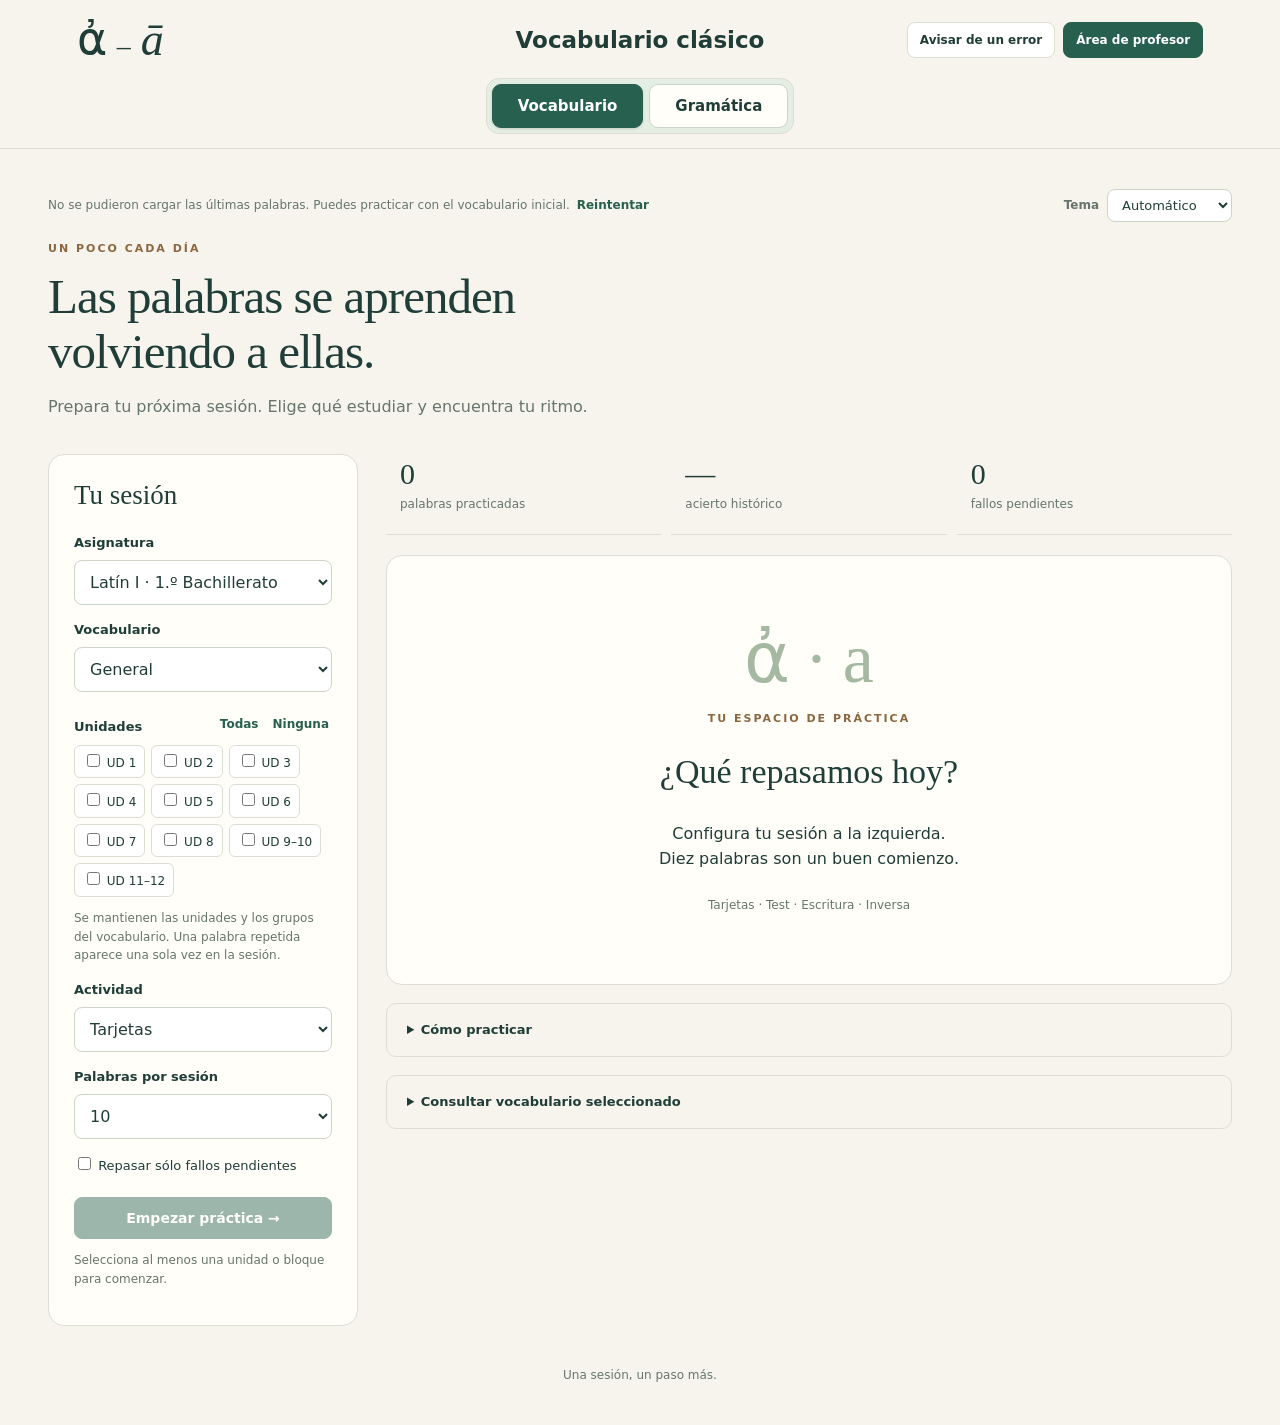
==== index.html @ 102bc50c "Aclarar selección explícita y cargar el filtro de vocabulario sin caché antigua" ====
<!doctype html><html lang="es"><meta charset="utf-8"><meta name="viewport" content="width=device-width,initial-scale=1"><meta name="description" content="Practica el vocabulario original de Latín y Griego por unidades, con tarjetas, test y traducción."><link rel="icon" href="icons/favicon.ico?v=1" sizes="any"><link rel="icon" href="icons/favicon.svg?v=1" type="image/svg+xml"><link rel="apple-touch-icon" href="icons/apple-touch-icon.png"><meta name="theme-color" content="#203d37"><title>Vocabulario clásico · Tu espacio de práctica</title><script src="theme.js?v=1"></script><link rel="stylesheet" href="style.css?v=20261109-tabs1"><script src="data.js" defer></script><script src="scope.js?v=20261112" defer></script><script src="choice.js?v=20261110" defer></script><script src="app.js?v=20261112" defer></script><script src="config.js" defer></script><script src="teacher.js" defer></script><body><header><a href="./" class="brand" aria-label="Inicio"><span class="brand-mark" lang="grc" aria-hidden="true">ἀ</span><span class="brand-dash" aria-hidden="true">–</span><span class="brand-latin" lang="la" aria-hidden="true">ā</span></a><a href="./" class="header-title">Vocabulario clásico</a><div class="header-actions"><button id="open-report" type="button">Avisar de un error</button><button id="open-teacher" class="primary" type="button">Área de profesor</button></div><nav class="topnav" aria-label="Secciones de estudio"><a class="study-tab" href="./" aria-current="page">Vocabulario</a><a class="study-tab" href="gramatica.html">Gramática</a></nav></header><main><div class="page-toolbar"><p id="cloud-status" class="small" role="status">Cargando las últimas palabras…</p><div class="theme-picker"><label for="theme-select">Tema</label><select id="theme-select"><option value="system">Automático</option><option value="light">Claro</option><option value="dark">Oscuro</option></select></div></div><section class="intro"><p class="eyebrow">UN POCO CADA DÍA</p><h1>Las palabras se aprenden<br>volviendo a ellas.</h1><p>Prepara tu próxima sesión. Elige qué estudiar y encuentra tu ritmo.</p></section><div class="layout"><aside class="panel"><h2>Tu sesión</h2><label for="subject">Asignatura</label><select id="subject"><option value="lat1">Latín I · 1.º Bachillerato</option><option value="lat2">Latín II · 2.º Bachillerato</option><option value="lat4">Latín · 4.º ESO</option><option value="gr1">Griego I · Bachillerato</option></select><label for="corpus">Vocabulario</label><select id="corpus"><option value="general">General</option><option value="examen">Sólo de examen</option></select><div class="unithead"><label id="unit-label">Unidades</label><button id="all" class="text">Todas</button><button id="none" class="text">Ninguna</button></div><div id="units" class="units"></div><p id="scope" class="small"></p><label for="activity">Actividad</label><select id="activity"><option value="cards">Tarjetas</option><option value="choice">Opción múltiple</option><option value="write">Escritura de traducción</option><option value="inverse">Inversa · español → lengua clásica</option><option value="random">Examen aleatorio</option></select><label for="length">Palabras por sesión</label><select id="length"><option>10</option><option>20</option><option>50</option><option value="all">Todas las seleccionadas</option></select><label class="check"><input id="errors" type="checkbox"> Repasar sólo fallos pendientes</label><button id="start" class="primary">Empezar práctica →</button><p id="available" class="small" aria-live="polite"></p></aside><section><div class="stats"><div><b id="learned">0</b><span>palabras practicadas</span></div><div><b id="accuracy">—</b><span>acierto histórico</span></div><div><b id="pending">0</b><span>fallos pendientes</span></div></div><article id="practice" class="practice" aria-live="polite"></article><details class="help"><summary>Cómo practicar</summary><p>1. Selecciona asignatura, general o examen y marca explícitamente una o varias unidades (al entrar no hay ninguna marcada). 2. Elige actividad y pulsa Empezar. 3. Tras corregir, pulsa Siguiente. Los fallos se guardan para repasarlos después. El botón Todas incluye también los bloques sin unidad acreditada, si los hay.</p><p>Las tarjetas se autoevalúan. Escritura acepta cualquiera de los sinónimos incluidos en el vocabulario, mayúsculas, tildes y variantes de género como bueno/buena. No se exige escribir todas las acepciones. En inversa basta el lema; en griego se ignoran acentos y espíritus. No se aceptan aproximaciones por semejanza que puedan confundir palabras distintas.</p><p>Progreso y fallos se guardan en este navegador y dispositivo. No se sincronizan entre dispositivos. Una respuesta correcta elimina ese fallo pendiente. Al cambiar de asignatura se desmarcan las unidades; al pasar entre General y Examen sólo se conservan las que coincidan. Cambiar la selección o el repaso de fallos cancela la sesión en curso para impedir que sigan apareciendo palabras del filtro anterior.</p><p>Las palabras repetidas se presentan una sola vez y conservan sus unidades y acepciones. Las entradas sin traducción no se incluyen en los ejercicios.</p><p>En Griego general, 148 entradas tienen correspondencia con las unidades de examen y 184 quedan sin unidad acreditada. Los grupos de unidades se mantienen unidos; no se asignan unidades por traducción o parecido ortográfico.</p><button id="export" class="secondary">Exportar progreso</button> <label class="import">Importar progreso <input type="file" id="import" accept="application/json"></label><p id="storage" role="status"></p></details><details class="help"><summary>Consultar vocabulario seleccionado</summary><label for="search">Buscar forma o traducción</label><input id="search" placeholder="Escribe una palabra…"><div id="dictionary"></div></details></section></div><footer>Una sesión, un paso más.</footer></main><dialog id="report-dialog" aria-labelledby="report-title"></dialog><dialog id="teacher-dialog" aria-labelledby="teacher-title"></dialog></body></html>
---- style.css ----
:root{color-scheme:light;--ink:#203d37;--green:#28604f;--paper:#f6f4ed;--line:#dcded4;--muted:#66756d;--surface:#fffef9;--control:#fff;--control-line:#cdd4c9;--primary-text:#fff;--accent:#8b6740;--selected:#e5eee3;--selected-line:#86a68b;--success:#edf2e7;--error:#f8eae1;--error-ink:#8a3022;--track:#e7eadf;--bar:#7d9b69;--badge:#dfeade;--symbol:#a5b8a1}*{box-sizing:border-box}body{margin:0;background:var(--paper);color:var(--ink);font:16px/1.55 system-ui,sans-serif}header{height:84px;border-bottom:1px solid var(--line);display:flex;align-items:center;justify-content:space-between;padding:0 6%}.brand{font:38px Georgia;color:var(--ink);text-decoration:none;display:flex;gap:15px;align-items:center}.brand span{font:600 19px system-ui}.tag,.eyebrow{font-size:11px;letter-spacing:2px;font-weight:700}main{max-width:1240px;margin:auto;padding:40px 28px}.intro{margin:0 0 34px}.eyebrow{color:var(--accent)}h1{font:normal clamp(32px,4vw,49px)/1.13 Georgia;margin:12px 0 16px;letter-spacing:-1px}.intro p:last-child{color:var(--muted)}h2{font:normal 27px Georgia;margin:0 0 22px}.layout{display:grid;grid-template-columns:310px 1fr;gap:28px}.panel{background:var(--surface);border:1px solid var(--line);border-radius:16px;padding:25px}label{display:block;font-size:13px;font-weight:650;margin:15px 0 7px}select,input:not([type=checkbox]):not([type=file]){width:100%;font:inherit;border:1px solid var(--control-line);border-radius:8px;padding:11px;background:var(--control);color:var(--ink)}button{cursor:pointer;font:600 14px system-ui;border-radius:8px;padding:12px 18px;border:1px solid var(--line);background:var(--control);color:var(--ink)}button:hover{filter:brightness(.96)}button:focus-visible,a:focus-visible,input:focus-visible,select:focus-visible,summary:focus-visible{outline:3px solid #bb8e4b;outline-offset:3px}button:disabled{opacity:.45;cursor:default}.primary{background:var(--green);color:var(--primary-text);border-color:var(--green)}#start{width:100%;margin-top:14px}.text{background:none;border:0;padding:3px;font-size:12px;color:var(--green)}.unithead{display:flex;align-items:center;gap:8px;margin-top:10px}.unithead label{margin-right:auto}.units{display:flex;flex-wrap:wrap;gap:6px}.units label{font-weight:400;margin:0;border:1px solid var(--line);border-radius:6px;padding:5px 8px;background:var(--control);font-size:12px}.units label:has(input:checked){background:var(--selected);border-color:var(--selected-line)}input[type=checkbox]{accent-color:var(--green)}.small{font-size:12px;color:var(--muted)}.check{font-weight:400}.stats{display:grid;grid-template-columns:repeat(3,1fr);gap:10px;margin-bottom:20px}.stats div{border-bottom:1px solid var(--line);padding:3px 14px 18px}.stats b{display:block;font:30px Georgia}.stats span{font-size:12px;color:var(--muted)}.practice{min-height:430px;background:var(--surface);border:1px solid var(--line);border-radius:16px;padding:32px;text-align:center;display:flex;flex-direction:column;justify-content:center}.empty-symbol{font:70px Georgia;color:var(--symbol)}.practice h2{font-size:34px;margin:15px 0}.practice .word{font:normal clamp(26px,3vw,39px)/1.5 Georgia;overflow-wrap:anywhere;margin:28px 0}.practice .small{margin:8px 0}.progress{height:5px;background:var(--track);border-radius:5px;overflow:hidden;margin-bottom:20px}.progress div{height:100%;background:var(--bar)}.topline{display:flex;justify-content:space-between;font-size:12px;color:var(--muted)}.actions{display:flex;gap:10px;justify-content:center;flex-wrap:wrap;margin-top:20px}.choices{display:grid;grid-template-columns:1fr 1fr;gap:10px}.choices button{text-align:left;font-weight:400;min-height:58px}.feedback{padding:16px;border-radius:8px;background:var(--success);text-align:left;margin-top:18px}.feedback.bad{background:var(--error)}.original{font:18px/1.6 Georgia}.help{margin-top:18px;border:1px solid var(--line);border-radius:10px;padding:16px 20px;font-size:13px}.help p{color:var(--muted)}summary{cursor:pointer;font-weight:600}.dictrow{border-bottom:1px solid var(--line);padding:12px 0}.dictrow small{display:block;color:var(--muted)}#dictionary{max-height:450px;overflow:auto}footer{font-size:12px;color:var(--muted);margin-top:40px;text-align:center}.import{display:inline-block;border:1px solid var(--line);padding:10px;border-radius:8px;cursor:pointer}.import input{max-width:180px}table{width:100%;text-align:left;border-collapse:collapse;font-size:12px}td,th{padding:7px;border-bottom:1px solid var(--line)}@media(max-width:760px){.layout{grid-template-columns:1fr}main{padding:25px 16px}.intro br{display:none}.practice{padding:22px}.stats div{padding:8px}.tag{display:none}.choices{grid-template-columns:1fr}.panel{padding:20px}header{height:68px}}
.topnav{display:flex;gap:10px}.topnav button{font-size:12px;padding:10px 12px}dialog{border:1px solid var(--line);border-radius:16px;background:var(--paper);color:var(--ink);width:min(900px,94vw);max-height:90vh;padding:25px}dialog::backdrop{background:#142c2666}dialog h2{margin:0}dialog h3{font:24px Georgia;margin:26px 0 12px}.dialoghead{display:flex;justify-content:space-between;gap:15px;align-items:center}.formgrid{display:grid;grid-template-columns:1fr 1fr;gap:16px}.wide{grid-column:1/-1}textarea{width:100%;resize:vertical;min-height:90px;font:inherit;color:var(--ink);border:1px solid var(--control-line);padding:10px;border-radius:8px}.notice{font-size:13px;color:var(--muted)}.form-status{min-height:24px;font-size:14px;white-space:pre-wrap}.form-status.error{color:var(--error-ink)}.form-status.success{color:var(--green)}.cardrow{padding:16px;background:var(--surface);border:1px solid var(--line);border-radius:10px;margin:12px 0}.cardrow p{margin:8px 0;white-space:pre-wrap;overflow-wrap:anywhere}.cardrow .meta{color:var(--muted);font-size:12px}.toolbar{display:flex;gap:10px;align-items:center;flex-wrap:wrap}.toolbar select{width:auto}.teacher-section{border-top:1px solid var(--line);margin-top:25px}.private-badge{background:var(--badge);padding:4px 9px;border-radius:6px;font-size:12px}#teacher-content[hidden],#teacher-login[hidden]{display:none}.honeypot{position:absolute;left:-9999px}.list-scroll{max-height:420px;overflow:auto}.codebox{font-family:monospace;overflow-wrap:anywhere}@media(max-width:760px){.topnav{gap:5px}.topnav button{padding:8px;font-size:11px}.brand span{font-size:14px}.brand{gap:7px;font-size:28px}.formgrid{grid-template-columns:1fr}.wide{grid-column:auto}dialog{padding:18px}header{padding:0 14px}}

/* Latin forms only; translations and Greek keep their normal style. */
.latin-term{font-style:italic}i.latin-term{font-family:Georgia,serif}

/* The title stays at the page center, independent of the side controls. */
header{display:grid;grid-template-columns:minmax(0,1fr) auto minmax(0,1fr);gap:20px;align-items:center}
.brand{justify-self:start;align-items:baseline;gap:10px;line-height:1;white-space:nowrap}
.brand .brand-mark,.brand .brand-latin{display:block;font:normal 46px/1.1 Georgia,"Times New Roman",serif}
.brand .brand-latin{font-style:italic}
.brand .brand-dash{font:normal 28px/1 Georgia,serif}
.header-title{justify-self:center;font:600 23px/1.2 system-ui,sans-serif;color:var(--ink);text-decoration:none;white-space:nowrap}
.topnav{justify-self:end}
@media(max-width:900px){
 header{height:auto;min-height:84px;grid-template-columns:minmax(0,1fr) auto;gap:8px 12px;padding:12px 14px}
 .header-title{grid-column:1/-1;grid-row:1;font-size:21px}
 .brand{grid-column:1;grid-row:2;gap:7px}
 .brand .brand-mark,.brand .brand-latin{font-size:36px}
 .brand .brand-dash{font-size:24px}
 .topnav{grid-column:2;grid-row:2}
}
@media(max-width:480px){.header-title{font-size:20px}.brand .brand-mark,.brand .brand-latin{font-size:32px}}

:root[data-theme="dark"]{color-scheme:dark;--ink:#e8eee5;--green:#9fc7ab;--paper:#101b18;--line:#365046;--muted:#b1bdb3;--surface:#182823;--control:#20352d;--control-line:#4c6758;--primary-text:#112319;--accent:#d6b178;--selected:#294936;--selected-line:#6e9b7b;--success:#213b2b;--error:#492c28;--error-ink:#f1b4a3;--track:#2e4438;--bar:#8dac79;--badge:#294332;--symbol:#7d9b85}
a{color:var(--green)}input::placeholder,textarea::placeholder{color:var(--muted);opacity:.85}
.page-toolbar{display:flex;align-items:center;justify-content:space-between;gap:16px;margin-bottom:18px;flex-wrap:wrap}
.page-toolbar #cloud-status{margin:0;flex:1;min-width:180px}
.theme-picker{display:flex;align-items:center;gap:8px}
.theme-picker label{margin:0;font-size:12px;color:var(--muted)}
.theme-picker select{width:auto;min-width:125px;padding:7px 10px;font-size:13px}
:root[data-theme="dark"] dialog::backdrop{background:#0009}
@media(max-width:480px){.page-toolbar{gap:12px}.theme-picker{margin-left:auto}}


/* Navegación principal compartida por ambas páginas. */
header{
  height:auto;min-height:0;
  display:grid;
  grid-template-columns:minmax(0,1fr) auto minmax(0,1fr);
  grid-template-rows:auto auto;
  gap:12px 18px;
  padding:15px 6% 14px;
}
header .brand{grid-column:1;grid-row:1;justify-self:start}
header .header-title{grid-column:2;grid-row:1;justify-self:center}
header .header-actions{
  grid-column:3;grid-row:1;justify-self:end;
  display:flex;align-items:center;gap:8px;
}
header .header-actions button{font-size:12px;padding:10px 12px;white-space:nowrap}
header .topnav{
  grid-column:1/-1;grid-row:2;
  justify-self:center;
  width:max-content;max-width:100%;
  display:flex;align-items:center;justify-content:center;
  gap:6px;padding:5px;
  border:1px solid var(--line);border-radius:13px;
  background:var(--selected);
}
header .topnav .study-tab{
  display:inline-flex;align-items:center;justify-content:center;
  min-height:44px;padding:10px 25px;
  border:1px solid var(--control-line);border-radius:9px;
  background:var(--surface);color:var(--ink);
  font:750 15px/1.2 system-ui,sans-serif;
  text-decoration:none;white-space:nowrap;
  transition:background-color .15s ease,border-color .15s ease;
}
header .topnav .study-tab:hover{
  border-color:var(--selected-line);background:var(--control);
}
header .topnav .study-tab[aria-current="page"]{
  background:var(--green);border-color:var(--green);
  color:var(--primary-text);box-shadow:0 1px 3px #0002;
}
header .topnav .study-tab[aria-current="page"]:hover{
  background:var(--green);color:var(--primary-text);
}
header .topnav .study-tab:focus-visible{
  outline:3px solid var(--accent);outline-offset:3px;
}
@media(max-width:950px){
  header{grid-template-columns:minmax(0,1fr) auto;grid-template-rows:auto auto auto;gap:10px 12px;padding:14px}
  header .header-title{grid-column:1/-1;grid-row:1}
  header .brand{grid-column:1;grid-row:2}
  header .header-actions{grid-column:2;grid-row:2}
  header .topnav{grid-column:1/-1;grid-row:3}
}
@media(max-width:620px){
  header{grid-template-columns:1fr;grid-template-rows:repeat(4,auto);gap:9px;padding:12px 14px}
  header .header-title{grid-column:1;grid-row:1;font-size:20px}
  header .brand{grid-column:1;grid-row:2;justify-self:center}
  header .brand .brand-mark,header .brand .brand-latin{font-size:28px}
  header .brand .brand-dash{font-size:20px}
  header .header-actions{grid-column:1;grid-row:3;justify-self:center;justify-content:center;flex-wrap:wrap}
  header .header-actions button{font-size:12px}
  header .topnav{grid-column:1;grid-row:4;width:100%;max-width:440px}
  header .topnav .study-tab{flex:1;min-width:0;padding:11px 10px;font-size:15px}
}
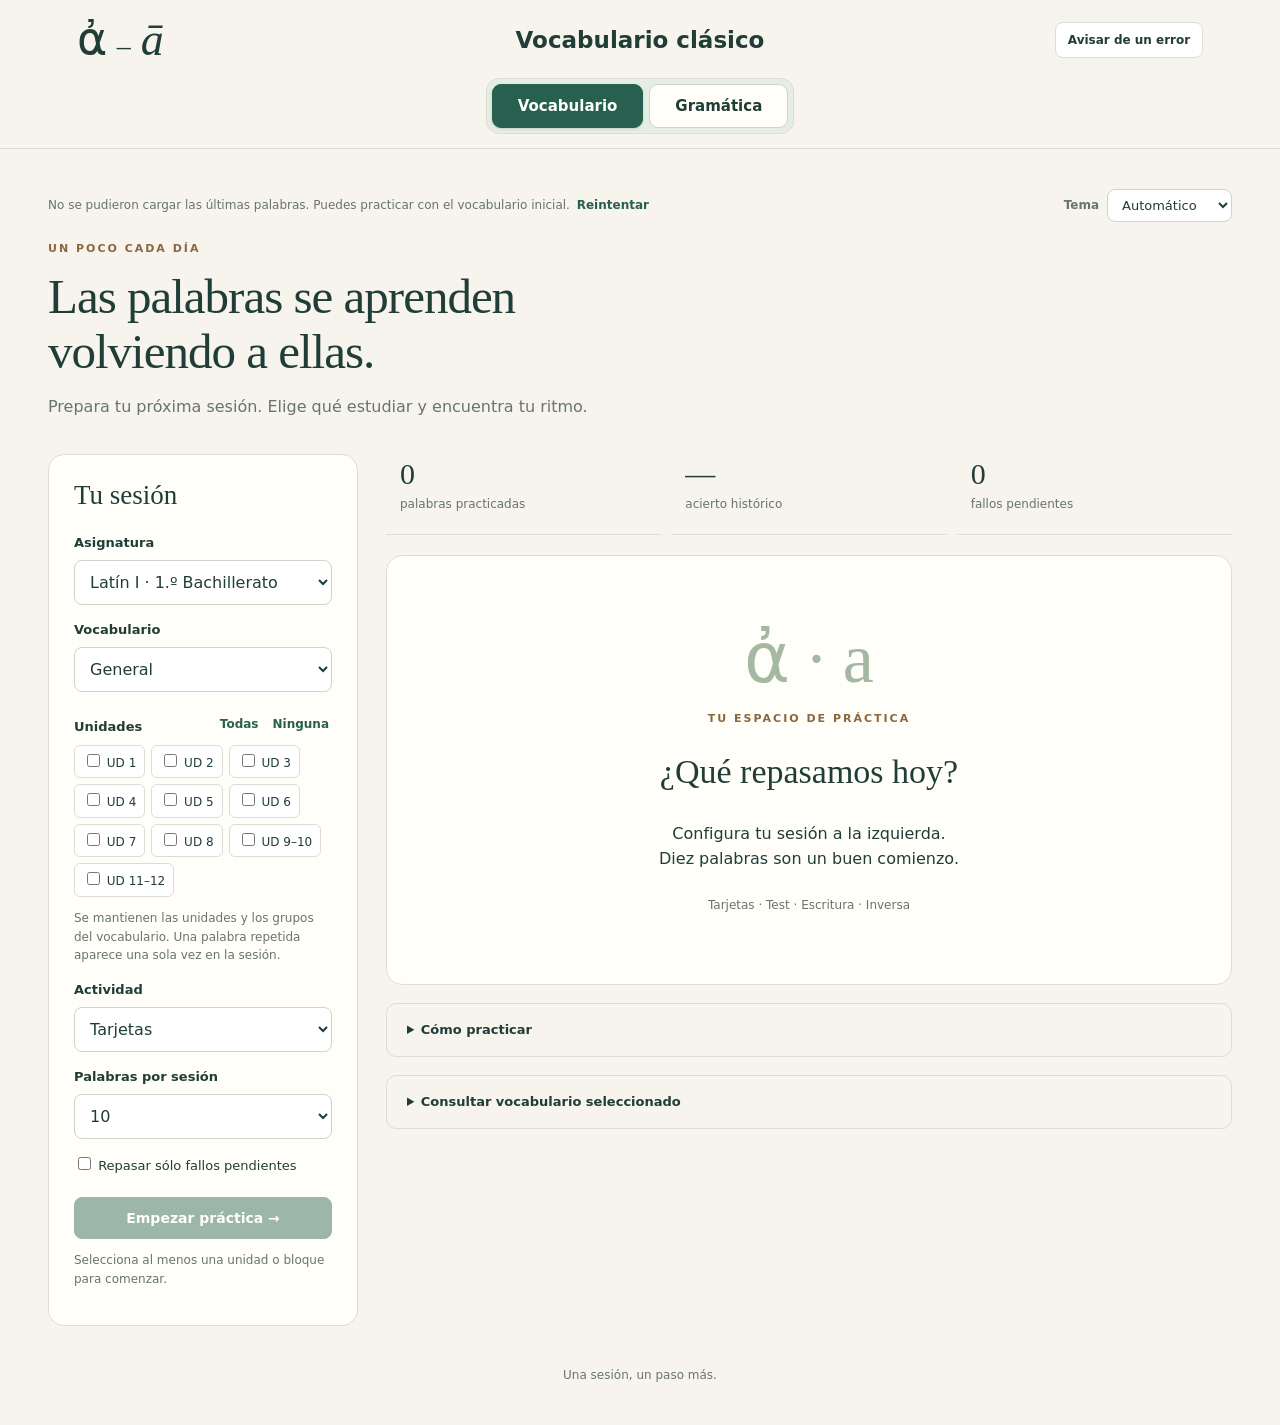
==== commit 3fc3ce5d: "Retirar acceso docente antiguo de Vocabulario y actualizar caché, conservando avisos" ====
--- a/index.html
+++ b/index.html
@@ -1 +1 @@
-<!doctype html><html lang="es"><meta charset="utf-8"><meta name="viewport" content="width=device-width,initial-scale=1"><meta name="description" content="Practica el vocabulario original de Latín y Griego por unidades, con tarjetas, test y traducción."><link rel="icon" href="icons/favicon.ico?v=1" sizes="any"><link rel="icon" href="icons/favicon.svg?v=1" type="image/svg+xml"><link rel="apple-touch-icon" href="icons/apple-touch-icon.png"><meta name="theme-color" content="#203d37"><title>Vocabulario clásico · Tu espacio de práctica</title><script src="theme.js?v=1"></script><link rel="stylesheet" href="style.css?v=20261109-tabs1"><script src="data.js" defer></script><script src="scope.js?v=20261112" defer></script><script src="choice.js?v=20261110" defer></script><script src="app.js?v=20261112" defer></script><script src="config.js" defer></script><script src="teacher.js" defer></script><body><header><a href="./" class="brand" aria-label="Inicio"><span class="brand-mark" lang="grc" aria-hidden="true">ἀ</span><span class="brand-dash" aria-hidden="true">–</span><span class="brand-latin" lang="la" aria-hidden="true">ā</span></a><a href="./" class="header-title">Vocabulario clásico</a><div class="header-actions"><button id="open-report" type="button">Avisar de un error</button><button id="open-teacher" class="primary" type="button">Área de profesor</button></div><nav class="topnav" aria-label="Secciones de estudio"><a class="study-tab" href="./" aria-current="page">Vocabulario</a><a class="study-tab" href="gramatica.html">Gramática</a></nav></header><main><div class="page-toolbar"><p id="cloud-status" class="small" role="status">Cargando las últimas palabras…</p><div class="theme-picker"><label for="theme-select">Tema</label><select id="theme-select"><option value="system">Automático</option><option value="light">Claro</option><option value="dark">Oscuro</option></select></div></div><section class="intro"><p class="eyebrow">UN POCO CADA DÍA</p><h1>Las palabras se aprenden<br>volviendo a ellas.</h1><p>Prepara tu próxima sesión. Elige qué estudiar y encuentra tu ritmo.</p></section><div class="layout"><aside class="panel"><h2>Tu sesión</h2><label for="subject">Asignatura</label><select id="subject"><option value="lat1">Latín I · 1.º Bachillerato</option><option value="lat2">Latín II · 2.º Bachillerato</option><option value="lat4">Latín · 4.º ESO</option><option value="gr1">Griego I · Bachillerato</option></select><label for="corpus">Vocabulario</label><select id="corpus"><option value="general">General</option><option value="examen">Sólo de examen</option></select><div class="unithead"><label id="unit-label">Unidades</label><button id="all" class="text">Todas</button><button id="none" class="text">Ninguna</button></div><div id="units" class="units"></div><p id="scope" class="small"></p><label for="activity">Actividad</label><select id="activity"><option value="cards">Tarjetas</option><option value="choice">Opción múltiple</option><option value="write">Escritura de traducción</option><option value="inverse">Inversa · español → lengua clásica</option><option value="random">Examen aleatorio</option></select><label for="length">Palabras por sesión</label><select id="length"><option>10</option><option>20</option><option>50</option><option value="all">Todas las seleccionadas</option></select><label class="check"><input id="errors" type="checkbox"> Repasar sólo fallos pendientes</label><button id="start" class="primary">Empezar práctica →</button><p id="available" class="small" aria-live="polite"></p></aside><section><div class="stats"><div><b id="learned">0</b><span>palabras practicadas</span></div><div><b id="accuracy">—</b><span>acierto histórico</span></div><div><b id="pending">0</b><span>fallos pendientes</span></div></div><article id="practice" class="practice" aria-live="polite"></article><details class="help"><summary>Cómo practicar</summary><p>1. Selecciona asignatura, general o examen y marca explícitamente una o varias unidades (al entrar no hay ninguna marcada). 2. Elige actividad y pulsa Empezar. 3. Tras corregir, pulsa Siguiente. Los fallos se guardan para repasarlos después. El botón Todas incluye también los bloques sin unidad acreditada, si los hay.</p><p>Las tarjetas se autoevalúan. Escritura acepta cualquiera de los sinónimos incluidos en el vocabulario, mayúsculas, tildes y variantes de género como bueno/buena. No se exige escribir todas las acepciones. En inversa basta el lema; en griego se ignoran acentos y espíritus. No se aceptan aproximaciones por semejanza que puedan confundir palabras distintas.</p><p>Progreso y fallos se guardan en este navegador y dispositivo. No se sincronizan entre dispositivos. Una respuesta correcta elimina ese fallo pendiente. Al cambiar de asignatura se desmarcan las unidades; al pasar entre General y Examen sólo se conservan las que coincidan. Cambiar la selección o el repaso de fallos cancela la sesión en curso para impedir que sigan apareciendo palabras del filtro anterior.</p><p>Las palabras repetidas se presentan una sola vez y conservan sus unidades y acepciones. Las entradas sin traducción no se incluyen en los ejercicios.</p><p>En Griego general, 148 entradas tienen correspondencia con las unidades de examen y 184 quedan sin unidad acreditada. Los grupos de unidades se mantienen unidos; no se asignan unidades por traducción o parecido ortográfico.</p><button id="export" class="secondary">Exportar progreso</button> <label class="import">Importar progreso <input type="file" id="import" accept="application/json"></label><p id="storage" role="status"></p></details><details class="help"><summary>Consultar vocabulario seleccionado</summary><label for="search">Buscar forma o traducción</label><input id="search" placeholder="Escribe una palabra…"><div id="dictionary"></div></details></section></div><footer>Una sesión, un paso más.</footer></main><dialog id="report-dialog" aria-labelledby="report-title"></dialog><dialog id="teacher-dialog" aria-labelledby="teacher-title"></dialog></body></html>
+<!doctype html><html lang="es"><meta charset="utf-8"><meta name="viewport" content="width=device-width,initial-scale=1"><meta name="description" content="Practica el vocabulario original de Latín y Griego por unidades, con tarjetas, test y traducción."><link rel="icon" href="icons/favicon.ico?v=1" sizes="any"><link rel="icon" href="icons/favicon.svg?v=1" type="image/svg+xml"><link rel="apple-touch-icon" href="icons/apple-touch-icon.png"><meta name="theme-color" content="#203d37"><title>Vocabulario clásico · Tu espacio de práctica</title><script src="theme.js?v=1"></script><link rel="stylesheet" href="style.css?v=20261109-tabs1"><script src="data.js?v=20261112-atico1" defer></script><script src="scope.js?v=20261112" defer></script><script src="choice.js?v=20261112" defer></script><script src="app.js?v=20261112" defer></script><script src="config.js" defer></script><script src="teacher.js?v=20261113-alumnos" defer></script><body><header><a href="./" class="brand" aria-label="Inicio"><span class="brand-mark" lang="grc" aria-hidden="true">ἀ</span><span class="brand-dash" aria-hidden="true">–</span><span class="brand-latin" lang="la" aria-hidden="true">ā</span></a><a href="./" class="header-title">Vocabulario clásico</a><div class="header-actions"><button id="open-report" type="button">Avisar de un error</button></div><nav class="topnav" aria-label="Secciones de estudio"><a class="study-tab" href="./" aria-current="page">Vocabulario</a><a class="study-tab" href="gramatica.html">Gramática</a></nav></header><main><div class="page-toolbar"><p id="cloud-status" class="small" role="status">Cargando las últimas palabras…</p><div class="theme-picker"><label for="theme-select">Tema</label><select id="theme-select"><option value="system">Automático</option><option value="light">Claro</option><option value="dark">Oscuro</option></select></div></div><section class="intro"><p class="eyebrow">UN POCO CADA DÍA</p><h1>Las palabras se aprenden<br>volviendo a ellas.</h1><p>Prepara tu próxima sesión. Elige qué estudiar y encuentra tu ritmo.</p></section><div class="layout"><aside class="panel"><h2>Tu sesión</h2><label for="subject">Asignatura</label><select id="subject"><option value="lat1">Latín I · 1.º Bachillerato</option><option value="lat2">Latín II · 2.º Bachillerato</option><option value="lat4">Latín · 4.º ESO</option><option value="gr1">Griego I (ático) · Bachillerato</option></select><label for="corpus">Vocabulario</label><select id="corpus"><option value="general">General</option><option value="examen">Sólo de examen</option></select><div class="unithead"><label id="unit-label">Unidades</label><button id="all" class="text">Todas</button><button id="none" class="text">Ninguna</button></div><div id="units" class="units"></div><p id="scope" class="small"></p><label for="activity">Actividad</label><select id="activity"><option value="cards">Tarjetas</option><option value="choice">Opción múltiple</option><option value="write">Escritura de traducción</option><option value="inverse">Inversa · español → lengua clásica</option><option value="random">Examen aleatorio</option></select><label for="length">Palabras por sesión</label><select id="length"><option>10</option><option>20</option><option>50</option><option value="all">Todas las seleccionadas</option></select><label class="check"><input id="errors" type="checkbox"> Repasar sólo fallos pendientes</label><button id="start" class="primary">Empezar práctica →</button><p id="available" class="small" aria-live="polite"></p></aside><section><div class="stats"><div><b id="learned">0</b><span>palabras practicadas</span></div><div><b id="accuracy">—</b><span>acierto histórico</span></div><div><b id="pending">0</b><span>fallos pendientes</span></div></div><article id="practice" class="practice" aria-live="polite"></article><details class="help"><summary>Cómo practicar</summary><p>1. Selecciona asignatura, general o examen y marca explícitamente una o varias unidades (al entrar no hay ninguna marcada). 2. Elige actividad y pulsa Empezar. 3. Tras corregir, pulsa Siguiente. Los fallos se guardan para repasarlos después. El botón Todas incluye también los bloques sin unidad acreditada, si los hay.</p><p>Las tarjetas se autoevalúan. Escritura acepta cualquiera de los sinónimos incluidos en el vocabulario, mayúsculas, tildes y variantes de género como bueno/buena. No se exige escribir todas las acepciones. En inversa basta el lema; en griego se ignoran acentos y espíritus. No se aceptan aproximaciones por semejanza que puedan confundir palabras distintas.</p><p>Progreso y fallos se guardan en este navegador y dispositivo. No se sincronizan entre dispositivos. Una respuesta correcta elimina ese fallo pendiente. Al cambiar de asignatura se desmarcan las unidades; al pasar entre General y Examen sólo se conservan las que coincidan. Cambiar la selección o el repaso de fallos cancela la sesión en curso para impedir que sigan apareciendo palabras del filtro anterior.</p><p>Las palabras repetidas se presentan una sola vez y conservan sus unidades y acepciones. Las entradas sin traducción no se incluyen en los ejercicios.</p><p>En Griego general, 148 entradas tienen correspondencia con las unidades de examen y 184 quedan sin unidad acreditada. Los grupos de unidades se mantienen unidos; no se asignan unidades por traducción o parecido ortográfico.</p><button id="export" class="secondary">Exportar progreso</button> <label class="import">Importar progreso <input type="file" id="import" accept="application/json"></label><p id="storage" role="status"></p></details><details class="help"><summary>Consultar vocabulario seleccionado</summary><label for="search">Buscar forma o traducción</label><input id="search" placeholder="Escribe una palabra…"><div id="dictionary"></div></details></section></div><footer>Una sesión, un paso más.</footer></main><dialog id="report-dialog" aria-labelledby="report-title"></dialog></body></html>
